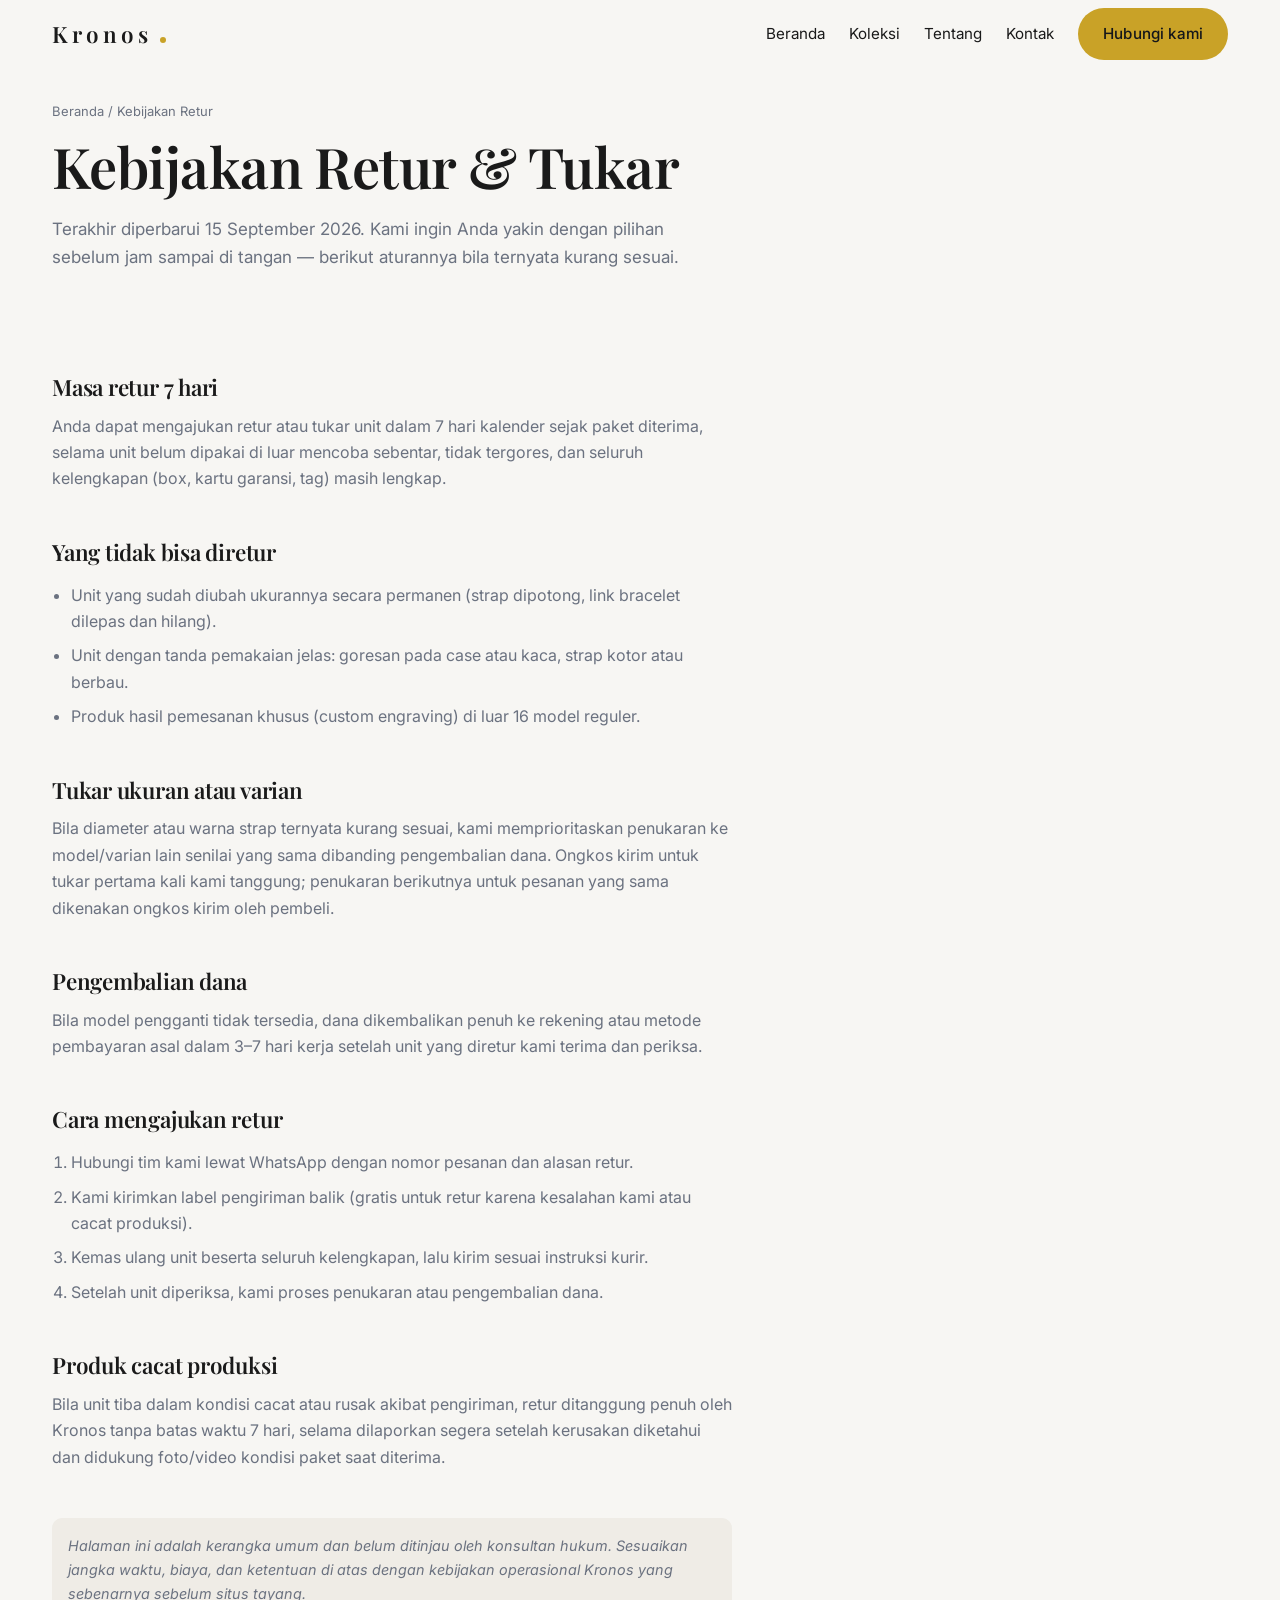
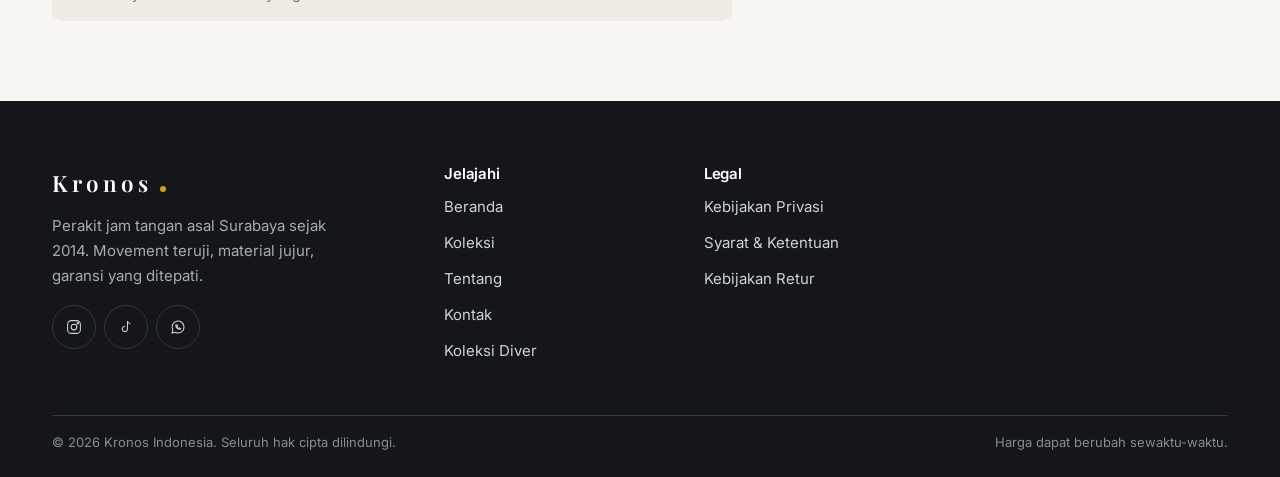
==== kebijakan-retur.html @ e84af85e "Pindahkan file ke root folder" ====
<!DOCTYPE html>
<html lang="id">
<head>
<meta charset="UTF-8">
<meta name="viewport" content="width=device-width, initial-scale=1.0">
<title>Kebijakan Retur &amp; Tukar — Kronos</title>
<meta name="description" content="Ketentuan retur, tukar ukuran, dan pengembalian dana untuk pembelian di Kronos.">
<meta name="theme-color" content="#14161A">
<meta property="og:type" content="website">
<meta property="og:site_name" content="Kronos">
<meta property="og:title" content="Kebijakan Retur &amp; Tukar — Kronos">
<meta property="og:description" content="Ketentuan retur, tukar ukuran, dan pengembalian dana untuk pembelian di Kronos.">
<meta property="og:image" content="assets/img/hero-kronos.svg">
<meta name="twitter:card" content="summary_large_image">
<meta name="robots" content="noindex">
<link rel="preconnect" href="https://fonts.googleapis.com">
<link rel="preconnect" href="https://fonts.gstatic.com" crossorigin>
<link href="https://fonts.googleapis.com/css2?family=Inter:wght@400;500;600&family=Playfair+Display:wght@500;600&display=swap" rel="stylesheet">
<link rel="icon" type="image/svg+xml" href="assets/img/favicon.svg">
<link rel="stylesheet" href="css/style.css">
</head>
<body>

<a class="lewati" href="#konten">Lompat ke konten utama</a>

<header class="situs-header">
  <div class="pembungkus situs-header__isi">
    <a class="logo" href="index.html">Kronos<span class="logo__titik" aria-hidden="true"></span></a>
    <button class="hamburger" type="button" aria-expanded="false" aria-controls="menu-utama" aria-label="Buka menu">
      <span aria-hidden="true"></span><span aria-hidden="true"></span><span aria-hidden="true"></span>
    </button>
    <nav class="nav" id="menu-utama" aria-label="Navigasi utama">
      <a class="nav__tautan" href="index.html">Beranda</a>
      <a class="nav__tautan" href="koleksi.html">Koleksi</a>
      <a class="nav__tautan" href="tentang.html">Tentang</a>
      <a class="nav__tautan" href="kontak.html">Kontak</a>
      <a class="tombol tombol--utama nav__cta" href="kontak.html">Hubungi kami</a>
    </nav>
  </div>
</header>
<button class="tirai" type="button" hidden aria-label="Tutup menu"></button>

<main id="konten">

  <section class="halaman-kepala">
    <div class="pembungkus">
      <nav class="remah" aria-label="Remah roti">
        <a href="index.html">Beranda</a><span aria-hidden="true">/</span>Kebijakan Retur
      </nav>
      <h1>Kebijakan Retur &amp; Tukar</h1>
      <p class="lede">Terakhir diperbarui 15 September 2026. Kami ingin Anda yakin dengan pilihan sebelum jam sampai di tangan — berikut aturannya bila ternyata kurang sesuai.</p>
    </div>
  </section>

  <section class="bagian bagian--rapat" aria-labelledby="judul-retur">
    <div class="pembungkus">
      <div class="prosa" data-reveal>
        <h2 id="judul-retur">Masa retur 7 hari</h2>
        <p>Anda dapat mengajukan retur atau tukar unit dalam 7 hari kalender sejak paket diterima, selama unit belum dipakai di luar mencoba sebentar, tidak tergores, dan seluruh kelengkapan (box, kartu garansi, tag) masih lengkap.</p>

        <h2>Yang tidak bisa diretur</h2>
        <ul>
          <li>Unit yang sudah diubah ukurannya secara permanen (strap dipotong, link bracelet dilepas dan hilang).</li>
          <li>Unit dengan tanda pemakaian jelas: goresan pada case atau kaca, strap kotor atau berbau.</li>
          <li>Produk hasil pemesanan khusus (custom engraving) di luar 16 model reguler.</li>
        </ul>

        <h2>Tukar ukuran atau varian</h2>
        <p>Bila diameter atau warna strap ternyata kurang sesuai, kami memprioritaskan penukaran ke model/varian lain senilai yang sama dibanding pengembalian dana. Ongkos kirim untuk tukar pertama kali kami tanggung; penukaran berikutnya untuk pesanan yang sama dikenakan ongkos kirim oleh pembeli.</p>

        <h2>Pengembalian dana</h2>
        <p>Bila model pengganti tidak tersedia, dana dikembalikan penuh ke rekening atau metode pembayaran asal dalam 3–7 hari kerja setelah unit yang diretur kami terima dan periksa.</p>

        <h2>Cara mengajukan retur</h2>
        <ol>
          <li>Hubungi tim kami lewat WhatsApp dengan nomor pesanan dan alasan retur.</li>
          <li>Kami kirimkan label pengiriman balik (gratis untuk retur karena kesalahan kami atau cacat produksi).</li>
          <li>Kemas ulang unit beserta seluruh kelengkapan, lalu kirim sesuai instruksi kurir.</li>
          <li>Setelah unit diperiksa, kami proses penukaran atau pengembalian dana.</li>
        </ol>

        <h2>Produk cacat produksi</h2>
        <p>Bila unit tiba dalam kondisi cacat atau rusak akibat pengiriman, retur ditanggung penuh oleh Kronos tanpa batas waktu 7 hari, selama dilaporkan segera setelah kerusakan diketahui dan didukung foto/video kondisi paket saat diterima.</p>

        <p class="prosa__catatan">Halaman ini adalah kerangka umum dan belum ditinjau oleh konsultan hukum. Sesuaikan jangka waktu, biaya, dan ketentuan di atas dengan kebijakan operasional Kronos yang sebenarnya sebelum situs tayang.</p>
      </div>
    </div>
  </section>

</main>

<footer class="situs-footer">
  <div class="pembungkus">
    <div class="footer__grid">
      <div class="footer__brand">
        <span class="logo">Kronos<span class="logo__titik" aria-hidden="true"></span></span>
        <p>Perakit jam tangan asal Surabaya sejak 2014. Movement teruji, material jujur, garansi yang ditepati.</p>
        <ul class="sosial">
          <li><a href="https://instagram.com" target="_blank" rel="noopener" aria-label="Instagram Kronos">
            <svg viewBox="0 0 24 24" width="18" height="18" fill="none" stroke="currentColor" stroke-width="1.4" aria-hidden="true"><rect x="3.5" y="3.5" width="17" height="17" rx="5"/><circle cx="12" cy="12" r="3.8"/><circle cx="17" cy="7" r="1"/></svg>
          </a></li>
          <li><a href="https://tiktok.com" target="_blank" rel="noopener" aria-label="TikTok Kronos">
            <svg viewBox="0 0 24 24" width="18" height="18" fill="none" stroke="currentColor" stroke-width="1.4" aria-hidden="true"><path d="M14 4v10.5a3.5 3.5 0 11-3-3.46"/><path d="M14 4c.4 2.2 1.9 3.6 4 3.9"/></svg>
          </a></li>
          <li><a href="https://wa.me/6281234567890" target="_blank" rel="noopener" aria-label="WhatsApp Kronos">
            <svg viewBox="0 0 24 24" width="18" height="18" fill="none" stroke="currentColor" stroke-width="1.4" aria-hidden="true"><path d="M20 12a8 8 0 01-11.8 7L4 20l1.1-4A8 8 0 1120 12z"/><path d="M9 9.5c0 3 2.5 5.5 5.5 5.5.6 0 1-.4 1-1l-1.6-.8-1 1c-1-.5-1.9-1.4-2.4-2.4l1-1L10.7 9c-.6 0-1 .4-1 .5z"/></svg>
          </a></li>
        </ul>
      </div>
      <nav class="footer__nav" aria-label="Navigasi footer">
        <h3>Jelajahi</h3>
        <ul class="footer__daftar">
          <li><a href="index.html">Beranda</a></li>
          <li><a href="koleksi.html">Koleksi</a></li>
          <li><a href="tentang.html">Tentang</a></li>
          <li><a href="kontak.html">Kontak</a></li>
          <li><a href="koleksi.html?kategori=diver">Koleksi Diver</a></li>
        </ul>
      </nav>
      <div class="footer__kontak">
        <h3>Legal</h3>
        <ul class="footer__daftar">
          <li><a href="kebijakan-privasi.html">Kebijakan Privasi</a></li>
          <li><a href="syarat-ketentuan.html">Syarat &amp; Ketentuan</a></li>
          <li><a href="kebijakan-retur.html">Kebijakan Retur</a></li>
        </ul>
      </div>
    </div>
    <div class="footer__bawah">
      <span>© <span data-tahun>2026</span> Kronos Indonesia. Seluruh hak cipta dilindungi.</span>
      <span>Harga dapat berubah sewaktu-waktu.</span>
    </div>
  </div>
</footer>

<button class="ke-atas" type="button" aria-label="Kembali ke atas halaman">
  <svg viewBox="0 0 24 24" width="18" height="18" fill="none" stroke="currentColor" stroke-width="1.6" aria-hidden="true"><path d="M12 19V6"/><path d="M6 11.5L12 5.5l6 6"/></svg>
</button>

<script src="js/main.js"></script>
</body>
</html>
---- css/style.css ----
/* ==========================================================================
   KRONOS — style.css
   Satu-satunya file CSS. Ditulis mobile-first.

   Daftar isi
   1.  Token & variabel
   2.  Reset & elemen dasar
   3.  Tipografi & utilitas layout
   4.  Tombol
   5.  Header & navigasi
   6.  Footer
   7.  Tombol kembali ke atas
   8.  Animasi reveal
   9.  Beranda — hero
   10. Beranda — kategori
   11. Kartu & grid produk
   12. Beranda — keunggulan, testimoni, banner CTA
   13. Koleksi — toolbar filter
   14. Detail produk
   15. Tentang
   16. Kontak
   17. Penyesuaian layar besar
   ========================================================================== */

/* ==========================================================================
   1. TOKEN & VARIABEL
   ========================================================================== */

:root {
  /* Warna */
  --c-primary: #14161a;
  --c-primary-soft: #21242a;
  --c-brass: #c9a227;
  --c-brass-dark: #a9871a;
  --c-bg: #f7f6f3;
  --c-surface: #ffffff;
  --c-surface-alt: #efece6;
  --c-text: #1a1a1a;
  --c-muted: #6b7280;
  --c-border: #e5e3df;
  --c-border-dark: #33373e;
  --c-success: #2e7d53;
  --c-error: #c0392b;

  /* Tipografi */
  --f-judul: "Playfair Display", "Iowan Old Style", Georgia, "Times New Roman", serif;
  --f-teks: "Inter", -apple-system, BlinkMacSystemFont, "Segoe UI", Roboto, Helvetica, Arial, sans-serif;

  /* Jarak */
  --s-1: 0.25rem;
  --s-2: 0.5rem;
  --s-3: 0.75rem;
  --s-4: 1rem;
  --s-5: 1.5rem;
  --s-6: 2rem;
  --s-7: 3rem;
  --s-8: 4rem;
  --s-9: 6rem;

  /* Bentuk */
  --r-sm: 6px;
  --r-md: 10px;
  --r-lg: 16px;
  --r-pil: 999px;

  /* Bayangan & transisi */
  --bayang-1: 0 1px 2px rgba(20, 22, 26, 0.05);
  --bayang-2: 0 10px 30px rgba(20, 22, 26, 0.09);
  --transisi: 0.25s ease;

  /* Layout */
  --lebar: 1240px;
  --tinggi-header: 68px;
}

/* ==========================================================================
   2. RESET & ELEMEN DASAR
   ========================================================================== */

*,
*::before,
*::after {
  box-sizing: border-box;
}

html {
  scroll-behavior: smooth;
  -webkit-text-size-adjust: 100%;
}

body {
  margin: 0;
  background-color: var(--c-bg);
  color: var(--c-text);
  font-family: var(--f-teks);
  font-size: 1rem;
  line-height: 1.65;
  overflow-x: hidden;
}

body.terkunci {
  overflow: hidden;
}

[hidden] {
  display: none !important;
}

img,
svg {
  max-width: 100%;
  height: auto;
  display: block;
}

a {
  color: inherit;
  text-decoration: none;
}

button,
input,
select,
textarea {
  font: inherit;
  color: inherit;
}

:focus-visible {
  outline: 3px solid var(--c-brass);
  outline-offset: 3px;
  border-radius: var(--r-sm);
}

::selection {
  background: var(--c-brass);
  color: var(--c-primary);
}

/* ==========================================================================
   3. TIPOGRAFI & UTILITAS LAYOUT
   ========================================================================== */

h1,
h2,
h3,
h4 {
  font-family: var(--f-judul);
  font-weight: 600;
  line-height: 1.15;
  margin: 0 0 var(--s-4);
  letter-spacing: -0.01em;
}

h1 {
  font-size: clamp(2rem, 5vw, 3.5rem);
}

h2 {
  font-size: clamp(1.5rem, 3.5vw, 2.25rem);
}

h3 {
  font-size: clamp(1.1rem, 2vw, 1.35rem);
}

p {
  margin: 0 0 var(--s-4);
}

small,
.kecil {
  font-size: 0.875rem;
}

.lede {
  color: var(--c-muted);
  max-width: 58ch;
  font-size: 1.0625rem;
}

.pembungkus {
  width: 100%;
  max-width: var(--lebar);
  margin-inline: auto;
  padding-inline: var(--s-4);
}

.bagian {
  padding-block: var(--s-8);
}

.bagian--rapat {
  padding-block: var(--s-7);
}

.bagian--gelap {
  background: var(--c-primary);
  color: #f2f2f0;
}

.bagian--terang {
  background: var(--c-surface);
}

.kepala-bagian {
  border-top: 1px solid var(--c-border);
  padding-top: var(--s-5);
  margin-bottom: var(--s-6);
}

.bagian--gelap .kepala-bagian {
  border-top-color: var(--c-border-dark);
}

.kepala-bagian h2 {
  margin-bottom: var(--s-2);
}

.kepala-bagian p {
  margin-bottom: 0;
}

.bagian--gelap .lede {
  color: #b9bcc2;
}

.tautan-teks {
  color: var(--c-text);
  border-bottom: 1px solid var(--c-brass);
  padding-bottom: 2px;
  font-weight: 500;
  transition: color var(--transisi), border-color var(--transisi);
}

.tautan-teks:hover {
  color: var(--c-brass-dark);
}

.bagian--gelap .tautan-teks {
  color: #f2f2f0;
}

.lewati {
  position: absolute;
  left: -9999px;
  top: 0;
  background: var(--c-primary);
  color: #fff;
  padding: var(--s-3) var(--s-4);
  z-index: 200;
}

.lewati:focus {
  left: var(--s-4);
  top: var(--s-2);
}

.sr-only {
  position: absolute;
  width: 1px;
  height: 1px;
  padding: 0;
  margin: -1px;
  overflow: hidden;
  clip: rect(0 0 0 0);
  white-space: nowrap;
  border: 0;
}

/* ==========================================================================
   4. TOMBOL
   ========================================================================== */

.tombol {
  display: inline-flex;
  align-items: center;
  justify-content: center;
  gap: var(--s-2);
  min-height: 46px;
  padding: var(--s-3) var(--s-5);
  border: 1px solid transparent;
  border-radius: var(--r-pil);
  font-size: 0.95rem;
  font-weight: 500;
  letter-spacing: 0.01em;
  cursor: pointer;
  text-align: center;
  transition: background-color var(--transisi), color var(--transisi),
    border-color var(--transisi), transform var(--transisi);
}

.tombol--utama {
  background: var(--c-brass);
  color: var(--c-primary);
}

.tombol--utama:hover {
  background: var(--c-brass-dark);
  color: #fff;
}

.tombol--gelap {
  background: var(--c-primary);
  color: #fff;
}

.tombol--gelap:hover {
  background: var(--c-primary-soft);
}

.tombol--garis {
  border-color: var(--c-border);
  background: transparent;
  color: var(--c-text);
}

.tombol--garis:hover {
  border-color: var(--c-primary);
}

.bagian--gelap .tombol--garis,
.banner .tombol--garis,
.hero .tombol--garis {
  border-color: rgba(255, 255, 255, 0.35);
  color: #f2f2f0;
}

.bagian--gelap .tombol--garis:hover,
.banner .tombol--garis:hover,
.hero .tombol--garis:hover {
  border-color: var(--c-brass);
  color: var(--c-brass);
}

.tombol--penuh {
  width: 100%;
}

.tombol[aria-disabled="true"] {
  opacity: 0.55;
  pointer-events: none;
}

/* ==========================================================================
   5. HEADER & NAVIGASI
   ========================================================================== */

.situs-header {
  position: sticky;
  top: 0;
  z-index: 100;
  background: var(--c-bg);
  border-bottom: 1px solid transparent;
  transform: translateY(0);
  transition: border-color var(--transisi), background-color var(--transisi),
    box-shadow var(--transisi), transform 0.32s ease;
}

.situs-header--tertaut {
  border-bottom-color: var(--c-border);
  box-shadow: var(--bayang-1);
}

.situs-header--tersembunyi {
  transform: translateY(-100%);
}

@media (prefers-reduced-motion: reduce) {
  .situs-header {
    transition: border-color var(--transisi), background-color var(--transisi);
  }
}

.situs-header__isi {
  display: flex;
  align-items: center;
  justify-content: space-between;
  gap: var(--s-4);
  min-height: var(--tinggi-header);
}

.logo {
  display: inline-flex;
  align-items: baseline;
  gap: var(--s-2);
  font-family: var(--f-judul);
  font-size: 1.4rem;
  font-weight: 600;
  letter-spacing: 0.18em;
}

.logo__titik {
  width: 6px;
  height: 6px;
  border-radius: 50%;
  background: var(--c-brass);
  display: inline-block;
}

.logo__tag {
  font-family: var(--f-teks);
  font-size: 0.6875rem;
  letter-spacing: 0.22em;
  color: var(--c-muted);
}

/* Hamburger */
.hamburger {
  display: inline-flex;
  flex-direction: column;
  justify-content: center;
  gap: 5px;
  width: 46px;
  height: 46px;
  padding: 0 11px;
  background: none;
  border: 1px solid var(--c-border);
  border-radius: var(--r-pil);
  cursor: pointer;
}

.hamburger span {
  display: block;
  height: 1.5px;
  background: var(--c-text);
  transition: transform var(--transisi), opacity var(--transisi);
}

.hamburger[aria-expanded="true"] span:nth-child(1) {
  transform: translateY(6.5px) rotate(45deg);
}

.hamburger[aria-expanded="true"] span:nth-child(2) {
  opacity: 0;
}

.hamburger[aria-expanded="true"] span:nth-child(3) {
  transform: translateY(-6.5px) rotate(-45deg);
}

/* Navigasi mobile: panel geser */
.nav {
  position: fixed;
  inset: 0 0 0 auto;
  width: min(84vw, 340px);
  background: var(--c-surface);
  border-left: 1px solid var(--c-border);
  padding: calc(var(--tinggi-header) + var(--s-5)) var(--s-5) var(--s-6);
  transform: translateX(100%);
  transition: transform 0.3s ease;
  overflow-y: auto;
  z-index: 110;
  display: flex;
  flex-direction: column;
  gap: var(--s-2);
}

.nav--terbuka {
  transform: translateX(0);
}

.nav__tautan {
  display: flex;
  align-items: center;
  min-height: 48px;
  padding: var(--s-2) 0;
  font-size: 1.05rem;
  border-bottom: 1px solid var(--c-border);
  transition: color var(--transisi);
}

.nav__tautan--aktif {
  color: var(--c-brass-dark);
}

.nav__cta {
  margin-top: var(--s-4);
}

.tirai {
  position: fixed;
  inset: 0;
  background: rgba(20, 22, 26, 0.45);
  z-index: 95;
  border: 0;
  padding: 0;
  cursor: pointer;
}

@media (min-width: 768px) {
  .hamburger,
  .tirai {
    display: none;
  }

  .nav {
    position: static;
    width: auto;
    transform: none;
    background: none;
    border: 0;
    padding: 0;
    flex-direction: row;
    align-items: center;
    gap: var(--s-5);
    z-index: auto;
  }

  .nav__tautan {
    min-height: 40px;
    border-bottom: 0;
    font-size: 0.95rem;
    position: relative;
  }

  .nav__tautan::after {
    content: "";
    position: absolute;
    left: 0;
    right: 100%;
    bottom: 6px;
    height: 1.5px;
    background: var(--c-brass);
    transition: right var(--transisi);
  }

  .nav__tautan:hover::after,
  .nav__tautan--aktif::after {
    right: 0;
  }

  .nav__cta {
    margin-top: 0;
  }
}

/* ==========================================================================
   6. FOOTER
   ========================================================================== */

.situs-footer {
  background: var(--c-primary);
  color: #cfd2d7;
  padding-block: var(--s-8) var(--s-5);
  font-size: 0.9375rem;
}

.situs-footer h3 {
  font-family: var(--f-teks);
  font-size: 0.9375rem;
  font-weight: 600;
  color: #fff;
  margin-bottom: var(--s-3);
}

.footer__grid {
  display: grid;
  gap: var(--s-6);
}

.footer__brand .logo {
  color: #fff;
  margin-bottom: var(--s-3);
}

.footer__brand p {
  max-width: 34ch;
  color: #a7abb3;
}

.footer__daftar {
  list-style: none;
  margin: 0;
  padding: 0;
  display: grid;
  gap: var(--s-2);
}

.footer__daftar a {
  display: inline-block;
  min-height: 28px;
  transition: color var(--transisi);
}

.footer__daftar a:hover {
  color: var(--c-brass);
}

.sosial {
  display: flex;
  gap: var(--s-2);
  list-style: none;
  margin: var(--s-4) 0 0;
  padding: 0;
}

.sosial a {
  display: inline-flex;
  align-items: center;
  justify-content: center;
  width: 44px;
  height: 44px;
  border: 1px solid var(--c-border-dark);
  border-radius: 50%;
  transition: border-color var(--transisi), color var(--transisi);
}

.sosial a:hover {
  border-color: var(--c-brass);
  color: var(--c-brass);
}

.footer__bawah {
  margin-top: var(--s-7);
  padding-top: var(--s-4);
  border-top: 1px solid var(--c-border-dark);
  display: flex;
  flex-wrap: wrap;
  gap: var(--s-2) var(--s-5);
  justify-content: space-between;
  color: #878c94;
  font-size: 0.8125rem;
}

@media (min-width: 640px) {
  .footer__grid {
    grid-template-columns: 1.3fr 0.8fr 0.8fr 1fr;
    gap: var(--s-7);
  }
}

/* ==========================================================================
   7. TOMBOL KEMBALI KE ATAS
   ========================================================================== */

.ke-atas {
  position: fixed;
  right: var(--s-4);
  bottom: var(--s-4);
  width: 46px;
  height: 46px;
  border-radius: 50%;
  border: 1px solid var(--c-border);
  background: var(--c-surface);
  color: var(--c-text);
  box-shadow: var(--bayang-2);
  cursor: pointer;
  display: grid;
  place-items: center;
  opacity: 0;
  visibility: hidden;
  transform: translateY(10px);
  transition: opacity var(--transisi), transform var(--transisi), visibility var(--transisi);
  z-index: 90;
}

.ke-atas--tampil {
  opacity: 1;
  visibility: visible;
  transform: translateY(0);
}

/* ==========================================================================
   8. ANIMASI REVEAL
   ========================================================================== */

[data-reveal] {
  opacity: 0;
  transform: translateY(14px);
  transition: opacity 0.6s ease, transform 0.6s ease;
}

[data-reveal].tampil {
  opacity: 1;
  transform: none;
}

@media (prefers-reduced-motion: reduce) {
  html {
    scroll-behavior: auto;
  }

  *,
  *::before,
  *::after {
    animation-duration: 0.001ms !important;
    transition-duration: 0.001ms !important;
  }

  [data-reveal] {
    opacity: 1;
    transform: none;
  }
}

/* ==========================================================================
   9. BERANDA — HERO
   ========================================================================== */

.hero {
  background: var(--c-primary);
  color: #f2f2f0;
  padding-block: var(--s-7) 0;
  overflow: hidden;
}

.hero__grid {
  display: grid;
  gap: var(--s-6);
  align-items: center;
}

.hero__jam {
  order: -1;
  justify-self: center;
  width: min(100%, 420px);
}

.hero__jam img {
  width: 100%;
  border-radius: var(--r-lg) var(--r-lg) 0 0;
}

.hero h1 {
  color: #fff;
  margin-bottom: var(--s-4);
}

.hero__teks p {
  color: #b9bcc2;
  max-width: 48ch;
}

.hero__aksi {
  display: flex;
  flex-wrap: wrap;
  gap: var(--s-3);
  margin-top: var(--s-5);
}

.hero__fakta {
  display: flex;
  flex-wrap: wrap;
  gap: var(--s-5);
  margin: var(--s-6) 0 var(--s-7);
  padding-top: var(--s-5);
  border-top: 1px solid var(--c-border-dark);
  list-style: none;
  padding-inline: 0;
  padding-bottom: 0;
}

.hero__fakta strong {
  display: block;
  font-family: var(--f-judul);
  font-size: 1.5rem;
  color: var(--c-brass);
  line-height: 1.2;
}

.hero__fakta span {
  font-size: 0.8125rem;
  color: #9ba0a8;
}

@media (min-width: 900px) {
  .hero {
    padding-block: var(--s-8) 0;
  }

  .hero__grid {
    grid-template-columns: 1fr 1fr;
    gap: var(--s-8);
  }

  .hero__jam {
    order: 0;
    width: 100%;
    max-width: none;
  }

  .hero__fakta {
    margin-bottom: var(--s-8);
  }
}

/* ==========================================================================
   10. BERANDA — KATEGORI
   ========================================================================== */

.kategori-grid {
  display: grid;
  gap: var(--s-4);
  grid-template-columns: repeat(2, 1fr);
}

.kategori {
  position: relative;
  display: block;
  border-radius: var(--r-md);
  overflow: hidden;
  background: var(--c-surface-alt);
  transition: transform var(--transisi), box-shadow var(--transisi);
}

.kategori img {
  width: 100%;
  aspect-ratio: 4 / 3;
  object-fit: cover;
}

.kategori__label {
  display: flex;
  align-items: baseline;
  justify-content: space-between;
  gap: var(--s-2);
  padding: var(--s-3) var(--s-4) var(--s-4);
  background: var(--c-surface);
}

.kategori__label strong {
  font-family: var(--f-judul);
  font-size: 1.15rem;
  font-weight: 600;
}

.kategori__label span {
  font-size: 0.8125rem;
  color: var(--c-muted);
}

@media (hover: hover) {
  .kategori:hover {
    transform: translateY(-4px);
    box-shadow: var(--bayang-2);
  }
}

@media (min-width: 900px) {
  .kategori-grid {
    grid-template-columns: repeat(4, 1fr);
  }
}

/* ==========================================================================
   11. KARTU & GRID PRODUK
   ========================================================================== */

.grid-produk {
  display: grid;
  gap: var(--s-5) var(--s-4);
  grid-template-columns: repeat(2, 1fr);
  list-style: none;
  margin: 0;
  padding: 0;
}

.kartu {
  position: relative;
}

.kartu__tautan {
  display: block;
}

.kartu__gambar {
  position: relative;
  border-radius: var(--r-md);
  overflow: hidden;
  background: var(--c-surface-alt);
  aspect-ratio: 1 / 1;
  transition: transform var(--transisi), box-shadow var(--transisi);
}

.kartu__gambar img {
  width: 100%;
  height: 100%;
  object-fit: cover;
  transition: transform 0.45s ease;
}

.kartu__stok {
  position: absolute;
  left: var(--s-3);
  top: var(--s-3);
  background: rgba(20, 22, 26, 0.88);
  color: #fff;
  font-size: 0.75rem;
  padding: 3px 10px;
  border-radius: var(--r-pil);
}

.kartu__isi {
  padding-top: var(--s-3);
}

.kartu__meta {
  display: flex;
  align-items: center;
  gap: var(--s-2);
  justify-content: space-between;
  font-size: 0.75rem;
  color: var(--c-muted);
  margin-bottom: var(--s-1);
}

.kartu__kode {
  letter-spacing: 0.08em;
  color: var(--c-muted);
}

.kartu__nama {
  font-size: 1.0625rem;
  margin-bottom: var(--s-1);
}

.kartu__harga {
  margin: 0;
  font-size: 0.9375rem;
  font-variant-numeric: tabular-nums;
}

@media (hover: hover) {
  .kartu:hover .kartu__gambar {
    transform: translateY(-4px);
    box-shadow: var(--bayang-2);
  }

  .kartu:hover .kartu__gambar img {
    transform: scale(1.06);
  }
}

@media (min-width: 768px) {
  .grid-produk {
    grid-template-columns: repeat(3, 1fr);
    gap: var(--s-6) var(--s-5);
  }
}

@media (min-width: 1024px) {
  .grid-produk {
    grid-template-columns: repeat(4, 1fr);
  }
}

/* ==========================================================================
   12. BERANDA — KEUNGGULAN, TESTIMONI, BANNER CTA
   ========================================================================== */

.keunggulan {
  display: grid;
  gap: var(--s-5);
  list-style: none;
  margin: 0;
  padding: 0;
}

.keunggulan li {
  display: grid;
  grid-template-columns: 40px 1fr;
  gap: var(--s-4);
  align-items: start;
}

.keunggulan svg {
  width: 32px;
  height: 32px;
  color: var(--c-brass);
}

.keunggulan h3 {
  font-family: var(--f-teks);
  font-size: 1rem;
  font-weight: 600;
  margin-bottom: var(--s-1);
}

.keunggulan p {
  margin: 0;
  color: var(--c-muted);
  font-size: 0.9375rem;
}

@media (min-width: 700px) {
  .keunggulan {
    grid-template-columns: repeat(2, 1fr);
    gap: var(--s-6);
  }
}

@media (min-width: 1024px) {
  .keunggulan {
    grid-template-columns: repeat(4, 1fr);
  }

  .keunggulan li {
    grid-template-columns: 1fr;
    gap: var(--s-3);
  }
}

/* Slider testimoni */
.slider {
  overflow: hidden;
}

.slider__jalur {
  display: flex;
  transition: transform 0.45s ease;
}

.testimoni {
  flex: 0 0 100%;
  margin: 0;
  padding-right: var(--s-2);
}

.testimoni blockquote {
  margin: 0 0 var(--s-4);
  font-family: var(--f-judul);
  font-size: clamp(1.15rem, 2.6vw, 1.6rem);
  line-height: 1.45;
}

.testimoni blockquote p {
  margin: 0;
}

.testimoni figcaption {
  display: flex;
  flex-direction: column;
  font-size: 0.875rem;
}

.testimoni__nama {
  font-weight: 600;
}

.testimoni__detail {
  color: var(--c-muted);
}

.slider__kendali {
  display: flex;
  align-items: center;
  gap: var(--s-3);
  margin-top: var(--s-5);
}

.slider__tombol {
  width: 44px;
  height: 44px;
  border-radius: 50%;
  border: 1px solid var(--c-border);
  background: transparent;
  cursor: pointer;
  display: grid;
  place-items: center;
  transition: border-color var(--transisi), background-color var(--transisi);
}

.slider__tombol:hover {
  border-color: var(--c-primary);
  background: var(--c-surface);
}

.slider__titik {
  display: flex;
  gap: var(--s-2);
  margin-left: auto;
}

.titik {
  width: 34px;
  height: 44px;
  padding: 0;
  border: 0;
  background: none;
  cursor: pointer;
  position: relative;
}

.titik::after {
  content: "";
  position: absolute;
  inset: 20px 6px;
  background: var(--c-border);
  border-radius: var(--r-pil);
  transition: background-color var(--transisi);
}

.titik--aktif::after {
  background: var(--c-brass);
}

/* Banner CTA penutup */
.banner {
  background: var(--c-primary);
  color: #f2f2f0;
  border-radius: var(--r-lg);
  padding: var(--s-6) var(--s-5);
  display: grid;
  gap: var(--s-4);
}

.banner h2 {
  color: #fff;
  margin-bottom: 0;
}

.banner p {
  color: #b9bcc2;
  margin: 0;
  max-width: 46ch;
}

.banner__aksi {
  display: flex;
  flex-wrap: wrap;
  gap: var(--s-3);
}

@media (min-width: 900px) {
  .banner {
    grid-template-columns: 1.3fr auto;
    align-items: center;
    padding: var(--s-7);
  }

  .banner__aksi {
    justify-content: flex-end;
  }
}

/* ==========================================================================
   13. KOLEKSI — TOOLBAR FILTER
   ========================================================================== */

.halaman-kepala {
  padding-block: var(--s-6) var(--s-5);
}

.remah {
  font-size: 0.8125rem;
  color: var(--c-muted);
  margin-bottom: var(--s-3);
}

.remah a:hover {
  color: var(--c-brass-dark);
}

.remah span {
  margin-inline: var(--s-1);
}

.toolbar {
  display: grid;
  gap: var(--s-4);
  padding-bottom: var(--s-5);
  border-bottom: 1px solid var(--c-border);
  margin-bottom: var(--s-5);
}

.filter {
  display: flex;
  flex-wrap: wrap;
  gap: var(--s-2);
}

.filter__tombol {
  min-height: 44px;
  padding: var(--s-2) var(--s-4);
  border: 1px solid var(--c-border);
  border-radius: var(--r-pil);
  background: transparent;
  cursor: pointer;
  font-size: 0.9rem;
  transition: background-color var(--transisi), border-color var(--transisi), color var(--transisi);
}

.filter__tombol:hover {
  border-color: var(--c-primary);
}

.filter__tombol--aktif {
  background: var(--c-primary);
  border-color: var(--c-primary);
  color: #fff;
}

.kendali {
  display: grid;
  gap: var(--s-3);
}

.bidang-cari {
  position: relative;
}

.bidang-cari svg {
  position: absolute;
  left: 14px;
  top: 50%;
  transform: translateY(-50%);
  width: 18px;
  height: 18px;
  color: var(--c-muted);
  pointer-events: none;
}

.bidang-cari input {
  width: 100%;
  min-height: 46px;
  padding: var(--s-2) var(--s-4) var(--s-2) 42px;
  border: 1px solid var(--c-border);
  border-radius: var(--r-pil);
  background: var(--c-surface);
}

.kendali select {
  min-height: 46px;
  padding: var(--s-2) var(--s-4);
  border: 1px solid var(--c-border);
  border-radius: var(--r-pil);
  background: var(--c-surface);
  cursor: pointer;
}

.hitungan {
  font-size: 0.875rem;
  color: var(--c-muted);
  margin-bottom: var(--s-5);
}

.kosong {
  text-align: center;
  padding: var(--s-8) var(--s-4);
  border: 1px dashed var(--c-border);
  border-radius: var(--r-lg);
  background: var(--c-surface);
}

.kosong h3 {
  margin-bottom: var(--s-2);
}

.kosong p {
  color: var(--c-muted);
  max-width: 44ch;
  margin-inline: auto;
}

@media (min-width: 768px) {
  .toolbar {
    grid-template-columns: 1fr auto;
    align-items: center;
  }

  .kendali {
    grid-template-columns: 260px auto;
    align-items: center;
  }
}

/* ==========================================================================
   14. DETAIL PRODUK
   ========================================================================== */

.produk {
  display: grid;
  gap: var(--s-6);
  padding-bottom: var(--s-8);
}

.galeri__utama {
  border-radius: var(--r-lg);
  overflow: hidden;
  background: var(--c-surface-alt);
  aspect-ratio: 1 / 1;
}

.galeri__utama img,
.galeri__utama .galeri__media {
  width: 100%;
  height: 100%;
  object-fit: cover;
}

.galeri__utama .galeri__media svg {
  display: block;
  width: 100%;
  height: 100%;
}

.galeri__thumb {
  display: grid;
  grid-template-columns: repeat(4, 1fr);
  gap: var(--s-2);
  list-style: none;
  margin: var(--s-3) 0 0;
  padding: 0;
}

.thumb {
  width: 100%;
  padding: 0;
  border: 1px solid var(--c-border);
  border-radius: var(--r-sm);
  overflow: hidden;
  background: var(--c-surface-alt);
  cursor: pointer;
  aspect-ratio: 1 / 1;
  transition: border-color var(--transisi);
}

.thumb img {
  width: 100%;
  height: 100%;
  object-fit: cover;
}

.thumb--aktif {
  border-color: var(--c-brass);
}

.produk__meta {
  display: flex;
  gap: var(--s-3);
  align-items: center;
  font-size: 0.8125rem;
  color: var(--c-muted);
  margin-bottom: var(--s-3);
}

.produk__harga {
  font-family: var(--f-judul);
  font-size: clamp(1.5rem, 4vw, 2rem);
  margin-bottom: var(--s-3);
  font-variant-numeric: tabular-nums;
}

.stok {
  display: inline-flex;
  align-items: center;
  gap: var(--s-2);
  font-size: 0.875rem;
  margin-bottom: var(--s-4);
}

.stok::before {
  content: "";
  width: 8px;
  height: 8px;
  border-radius: 50%;
  background: currentColor;
}

.stok--ada {
  color: var(--c-success);
}

.stok--habis {
  color: var(--c-error);
}

.blok {
  margin-bottom: var(--s-5);
}

.blok__judul {
  font-family: var(--f-teks);
  font-size: 0.875rem;
  font-weight: 600;
  color: var(--c-muted);
  margin-bottom: var(--s-3);
}

.varian-daftar {
  display: flex;
  flex-wrap: wrap;
  gap: var(--s-2);
}

.varian {
  min-height: 44px;
  padding: var(--s-2) var(--s-4);
  border: 1px solid var(--c-border);
  border-radius: var(--r-pil);
  background: var(--c-surface);
  cursor: pointer;
  font-size: 0.9rem;
  transition: border-color var(--transisi), background-color var(--transisi);
}

.varian:hover {
  border-color: var(--c-primary);
}

.varian--aktif {
  border-color: var(--c-brass);
  background: rgba(201, 162, 39, 0.12);
}

.aksi-produk {
  display: grid;
  gap: var(--s-3);
  margin-bottom: var(--s-6);
}

.tabel-bungkus {
  overflow-x: auto;
}

.tabel-spek {
  width: 100%;
  border-collapse: collapse;
  font-size: 0.9375rem;
}

.tabel-spek th,
.tabel-spek td {
  text-align: left;
  padding: var(--s-3) 0;
  border-bottom: 1px solid var(--c-border);
  vertical-align: top;
}

.tabel-spek th {
  font-weight: 500;
  color: var(--c-muted);
  width: 45%;
}

/* Accordion */
.akordeon {
  border-top: 1px solid var(--c-border);
}

.akordeon__item {
  border-bottom: 1px solid var(--c-border);
}

.akordeon__tombol {
  width: 100%;
  min-height: 56px;
  display: flex;
  align-items: center;
  justify-content: space-between;
  gap: var(--s-4);
  padding: var(--s-4) 0;
  background: none;
  border: 0;
  text-align: left;
  font-size: 1rem;
  font-weight: 500;
  cursor: pointer;
}

.akordeon__tombol::after {
  content: "";
  flex: none;
  width: 11px;
  height: 11px;
  border-right: 1.5px solid var(--c-muted);
  border-bottom: 1.5px solid var(--c-muted);
  transform: rotate(45deg) translate(-3px, -3px);
  transition: transform var(--transisi);
}

.akordeon__tombol[aria-expanded="true"]::after {
  transform: rotate(-135deg) translate(-3px, -3px);
}

.akordeon__panel {
  padding-bottom: var(--s-4);
  color: var(--c-muted);
  max-width: 68ch;
}

.akordeon__panel p:last-child,
.akordeon__panel ul:last-child {
  margin-bottom: 0;
}

.akordeon__panel ul {
  margin: 0;
  padding-left: 1.1rem;
}

.panduan-ukuran {
  background: var(--c-surface-alt);
  border-radius: var(--r-md);
  padding: var(--s-4) var(--s-4) var(--s-2);
  margin: var(--s-3) 0 var(--s-4);
}

.panduan-ukuran svg {
  width: 100%;
  height: auto;
  display: block;
}

/* Halaman prosa (kebijakan privasi, syarat & ketentuan, retur) */
.prosa {
  max-width: 68ch;
}

.prosa h2 {
  font-family: var(--f-judul);
  font-size: 1.4rem;
  font-weight: 600;
  margin-top: var(--s-7);
  margin-bottom: var(--s-3);
}

.prosa h2:first-child {
  margin-top: 0;
}

.prosa p,
.prosa ul,
.prosa ol {
  color: var(--c-muted);
  margin-bottom: var(--s-4);
}

.prosa ul,
.prosa ol {
  padding-left: 1.2rem;
}

.prosa li {
  margin-bottom: var(--s-2);
}

.prosa__catatan {
  margin-top: var(--s-7);
  padding: var(--s-4);
  background: var(--c-surface-alt);
  border-radius: var(--r-md);
  font-size: 0.9rem;
  font-style: italic;
}

.judul-besar {
  font-family: var(--f-judul);
  font-size: clamp(2rem, 5vw, 3.5rem);
  font-weight: 600;
  line-height: 1.15;
  margin: 0 0 var(--s-4);
}

.pesan-kosong {
  text-align: center;
  padding-block: var(--s-9);
}

@media (min-width: 900px) {
  .produk {
    grid-template-columns: 1.05fr 1fr;
    gap: var(--s-8);
    align-items: start;
  }

  .galeri {
    position: sticky;
    top: calc(var(--tinggi-header) + var(--s-4));
  }

  .aksi-produk {
    grid-template-columns: 1fr 1fr;
  }
}

/* ==========================================================================
   15. TENTANG
   ========================================================================== */

.cerita {
  display: grid;
  gap: var(--s-6);
  align-items: center;
}

.cerita img {
  width: 100%;
  border-radius: var(--r-lg);
}

.nilai {
  display: grid;
  gap: var(--s-5);
  list-style: none;
  margin: 0;
  padding: 0;
}

.nilai li {
  background: var(--c-surface);
  border: 1px solid var(--c-border);
  border-radius: var(--r-md);
  padding: var(--s-5);
}

.nilai h3 {
  margin-bottom: var(--s-2);
}

.nilai p {
  margin: 0;
  color: var(--c-muted);
  font-size: 0.9375rem;
}

/* Timeline */
.linimasa {
  list-style: none;
  margin: 0;
  padding: 0 0 0 var(--s-5);
  border-left: 1px solid var(--c-border-dark);
}

.linimasa li {
  position: relative;
  padding-bottom: var(--s-6);
}

.linimasa li:last-child {
  padding-bottom: 0;
}

.linimasa li::before {
  content: "";
  position: absolute;
  left: calc(-1 * var(--s-5) - 5px);
  top: 8px;
  width: 9px;
  height: 9px;
  border-radius: 50%;
  background: var(--c-brass);
}

.linimasa__tahun {
  font-family: var(--f-judul);
  font-size: 1.35rem;
  color: var(--c-brass);
  display: block;
  margin-bottom: var(--s-1);
}

.linimasa p {
  margin: 0;
  color: #b9bcc2;
  max-width: 60ch;
}

/* Proses produksi */
.proses {
  display: grid;
  gap: var(--s-5);
  list-style: none;
  margin: 0;
  padding: 0;
  counter-reset: langkah;
}

.proses li {
  counter-increment: langkah;
  padding-top: var(--s-4);
  border-top: 1px solid var(--c-border);
}

.proses li::before {
  content: counter(langkah, decimal-leading-zero);
  font-family: var(--f-judul);
  font-size: 0.9rem;
  color: var(--c-brass);
  display: block;
  margin-bottom: var(--s-2);
}

.proses h3 {
  font-size: 1.05rem;
  margin-bottom: var(--s-2);
}

.proses p {
  margin: 0;
  color: var(--c-muted);
  font-size: 0.9375rem;
}

/* Statistik */
.statistik {
  display: grid;
  gap: var(--s-5);
  list-style: none;
  margin: 0;
  padding: 0;
  text-align: center;
}

.statistik strong {
  display: block;
  font-family: var(--f-judul);
  font-size: clamp(2rem, 6vw, 3rem);
  color: var(--c-brass);
  line-height: 1.1;
}

.statistik span {
  color: var(--c-muted);
  font-size: 0.9375rem;
}

@media (min-width: 700px) {
  .nilai,
  .proses {
    grid-template-columns: repeat(3, 1fr);
  }

  .statistik {
    grid-template-columns: repeat(3, 1fr);
  }
}

@media (min-width: 900px) {
  .cerita {
    grid-template-columns: 1fr 1fr;
    gap: var(--s-8);
  }

  .cerita--balik .cerita__gambar {
    order: -1;
  }

  .proses {
    grid-template-columns: repeat(4, 1fr);
  }
}

/* ==========================================================================
   16. KONTAK
   ========================================================================== */

.kontak {
  display: grid;
  gap: var(--s-7);
  align-items: start;
}

.form {
  display: grid;
  gap: var(--s-4);
  background: var(--c-surface);
  border: 1px solid var(--c-border);
  border-radius: var(--r-lg);
  padding: var(--s-5);
}

.form__baris {
  display: grid;
  gap: var(--s-4);
}

.bidang {
  display: grid;
  gap: var(--s-2);
}

.bidang label {
  font-size: 0.875rem;
  font-weight: 500;
}

.bidang input,
.bidang select,
.bidang textarea {
  width: 100%;
  min-height: 46px;
  padding: var(--s-3) var(--s-4);
  border: 1px solid var(--c-border);
  border-radius: var(--r-md);
  background: var(--c-bg);
  transition: border-color var(--transisi);
}

.bidang textarea {
  min-height: 130px;
  resize: vertical;
}

.bidang input:hover,
.bidang textarea:hover,
.bidang select:hover {
  border-color: #cfccc6;
}

.bidang--salah {
  border-color: var(--c-error) !important;
  background: rgba(192, 57, 43, 0.04);
}

.galat {
  color: var(--c-error);
  font-size: 0.8125rem;
  min-height: 1.1rem;
}

.sukses {
  display: flex;
  gap: var(--s-3);
  align-items: flex-start;
  background: rgba(46, 125, 83, 0.09);
  border: 1px solid rgba(46, 125, 83, 0.35);
  color: #1f5c3c;
  border-radius: var(--r-md);
  padding: var(--s-4);
  font-size: 0.9375rem;
}

.sukses p {
  margin: 0;
}

.info-daftar {
  list-style: none;
  margin: 0 0 var(--s-6);
  padding: 0;
  display: grid;
  gap: var(--s-4);
}

.info-daftar li {
  display: grid;
  grid-template-columns: 28px 1fr;
  gap: var(--s-3);
  align-items: start;
}

.info-daftar svg {
  width: 20px;
  height: 20px;
  color: var(--c-brass-dark);
  margin-top: 3px;
}

.info-daftar strong {
  display: block;
  font-size: 0.875rem;
}

.info-daftar span,
.info-daftar a {
  color: var(--c-muted);
  font-size: 0.9375rem;
}

.info-daftar a:hover {
  color: var(--c-brass-dark);
}

.peta {
  border-radius: var(--r-lg);
  overflow: hidden;
  border: 1px solid var(--c-border);
  line-height: 0;
}

.peta iframe {
  width: 100%;
  height: 320px;
  border: 0;
}

@media (min-width: 900px) {
  .kontak {
    grid-template-columns: 1.1fr 0.9fr;
    gap: var(--s-8);
  }

  .form {
    padding: var(--s-6);
  }

  .form__baris {
    grid-template-columns: 1fr 1fr;
  }
}

/* ==========================================================================
   17. PENYESUAIAN LAYAR BESAR
   ========================================================================== */

@media (min-width: 1024px) {
  .bagian {
    padding-block: var(--s-9);
  }

  .bagian--rapat {
    padding-block: var(--s-8);
  }

  .pembungkus {
    padding-inline: var(--s-6);
  }
}

@media (min-width: 1440px) {
  :root {
    --lebar: 1320px;
  }
}
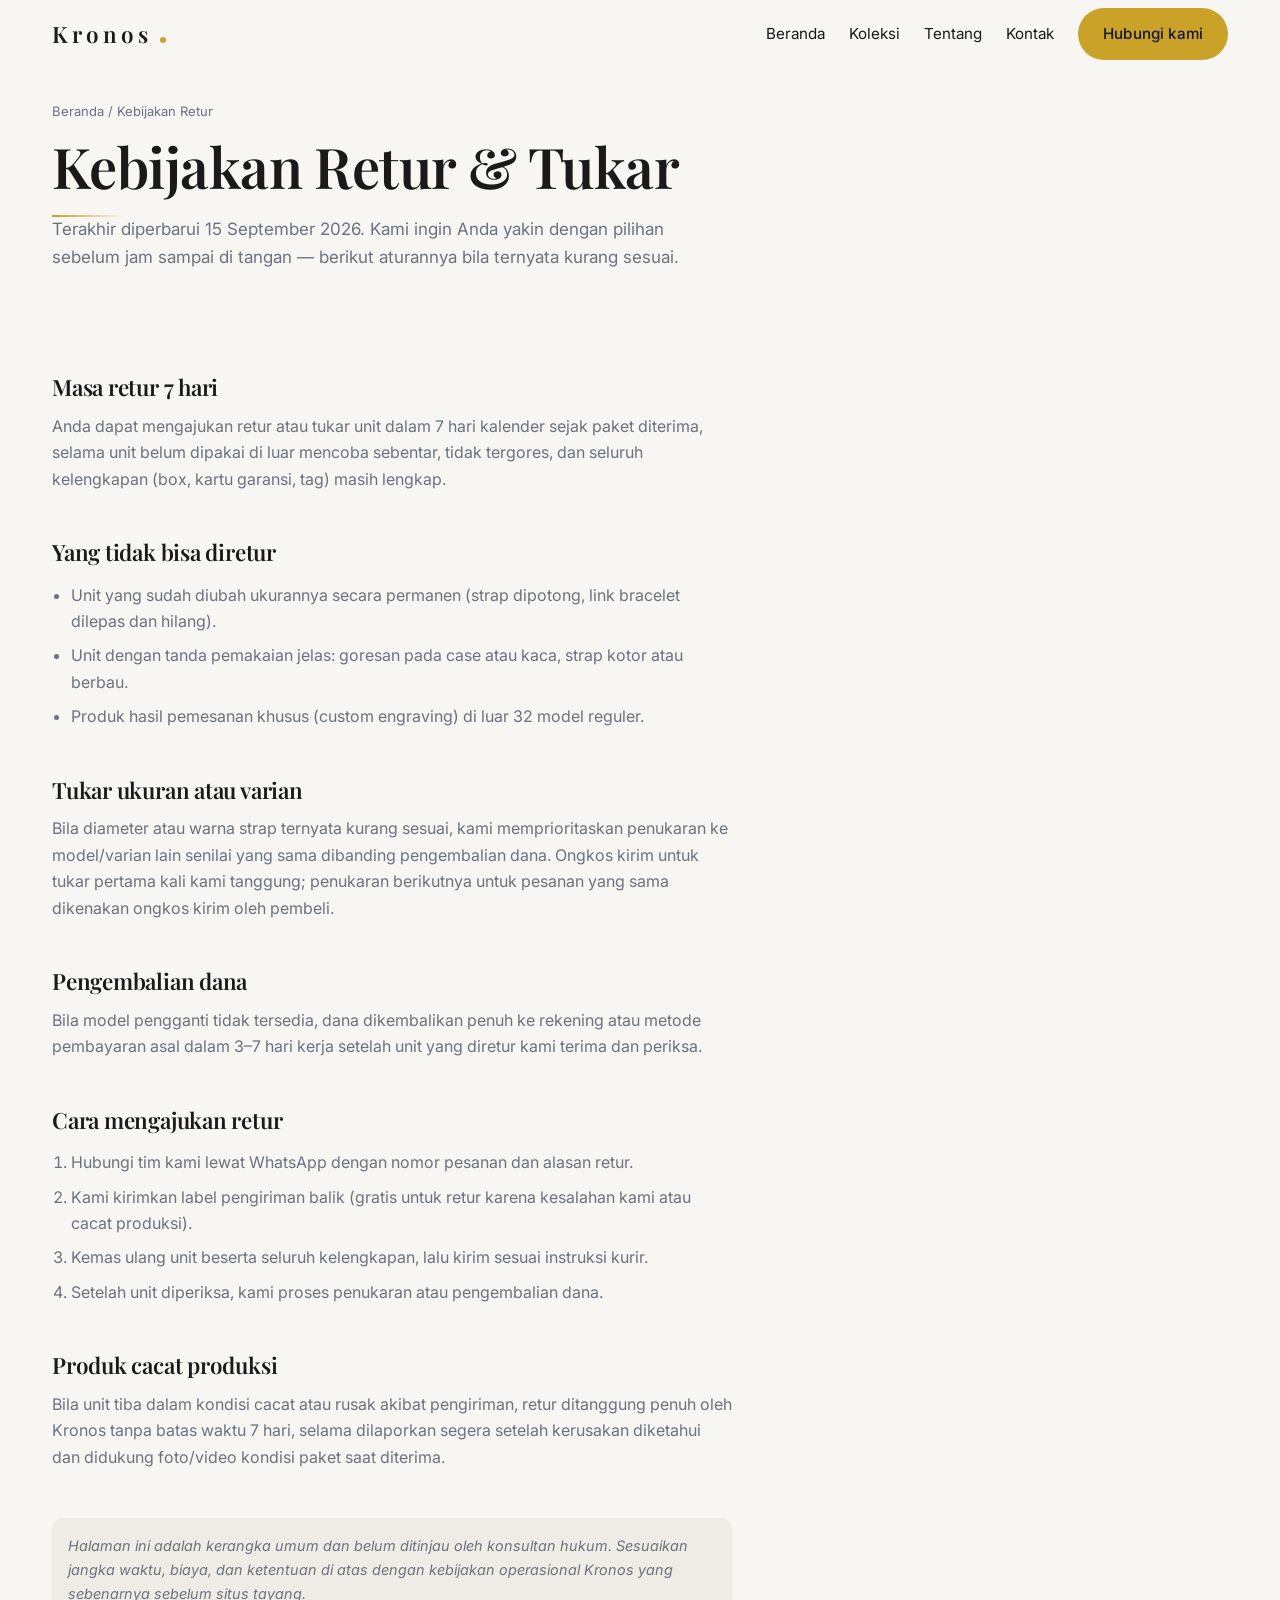
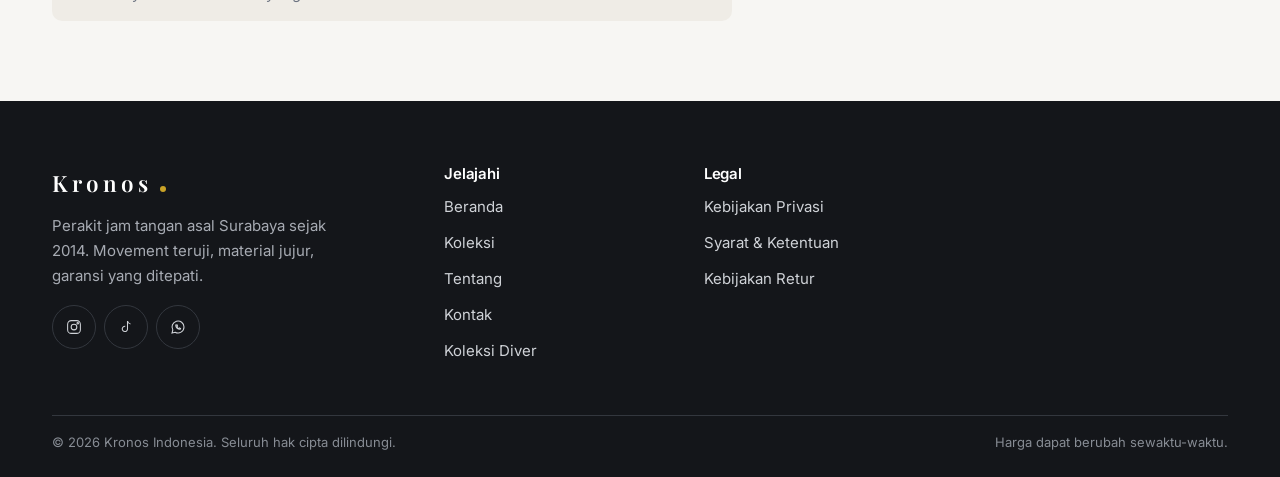
==== commit 5d025c58: "Add files via upload" ====
--- a/kebijakan-retur.html
+++ b/kebijakan-retur.html
@@ -62,7 +62,7 @@
         <ul>
           <li>Unit yang sudah diubah ukurannya secara permanen (strap dipotong, link bracelet dilepas dan hilang).</li>
           <li>Unit dengan tanda pemakaian jelas: goresan pada case atau kaca, strap kotor atau berbau.</li>
-          <li>Produk hasil pemesanan khusus (custom engraving) di luar 16 model reguler.</li>
+          <li>Produk hasil pemesanan khusus (custom engraving) di luar 32 model reguler.</li>
         </ul>
 
         <h2>Tukar ukuran atau varian</h2>
--- a/css/style.css
+++ b/css/style.css
@@ -66,7 +66,10 @@
   /* Bayangan & transisi */
   --bayang-1: 0 1px 2px rgba(20, 22, 26, 0.05);
   --bayang-2: 0 10px 30px rgba(20, 22, 26, 0.09);
+  --bayang-emas: 0 18px 38px -12px rgba(201, 162, 39, 0.35), 0 10px 30px rgba(20, 22, 26, 0.12);
   --transisi: 0.25s ease;
+  --ease-mewah: cubic-bezier(0.16, 1, 0.3, 1);
+  --ease-lembut: cubic-bezier(0.22, 0.61, 0.36, 1);
 
   /* Layout */
   --lebar: 1240px;
@@ -273,6 +276,7 @@
    ========================================================================== */
 
 .tombol {
+  position: relative;
   display: inline-flex;
   align-items: center;
   justify-content: center;
@@ -286,8 +290,35 @@
   letter-spacing: 0.01em;
   cursor: pointer;
   text-align: center;
-  transition: background-color var(--transisi), color var(--transisi),
-    border-color var(--transisi), transform var(--transisi);
+  overflow: hidden;
+  isolation: isolate;
+  transition: background-color 0.35s var(--ease-lembut), color 0.35s var(--ease-lembut),
+    border-color 0.35s var(--ease-lembut), transform 0.35s var(--ease-mewah),
+    box-shadow 0.35s var(--ease-mewah);
+}
+
+.tombol::before {
+  content: "";
+  position: absolute;
+  inset: 0;
+  z-index: -1;
+  background: linear-gradient(115deg, transparent 20%, rgba(255, 255, 255, 0.35) 42%, transparent 64%);
+  transform: translateX(-120%);
+  transition: transform 0.7s var(--ease-mewah);
+}
+
+@media (hover: hover) {
+  .tombol:hover {
+    transform: translateY(-2px);
+  }
+
+  .tombol:hover::before {
+    transform: translateX(120%);
+  }
+}
+
+.tombol:active {
+  transform: translateY(0) scale(0.98);
 }
 
 .tombol--utama {
@@ -298,6 +329,7 @@
 .tombol--utama:hover {
   background: var(--c-brass-dark);
   color: #fff;
+  box-shadow: var(--bayang-emas);
 }
 
 .tombol--gelap {
@@ -662,18 +694,126 @@
 }
 
 /* ==========================================================================
-   8. ANIMASI REVEAL
+   8. ANIMASI REVEAL & MIKRO-INTERAKSI MEWAH
    ========================================================================== */
 
+/* --- Reveal dasar: naik + blur tipis, terasa lebih halus & premium --- */
 [data-reveal] {
   opacity: 0;
-  transform: translateY(14px);
-  transition: opacity 0.6s ease, transform 0.6s ease;
+  transform: translateY(26px) scale(0.985);
+  filter: blur(6px);
+  transition: opacity 0.9s var(--ease-mewah), transform 0.9s var(--ease-mewah),
+    filter 0.9s var(--ease-mewah);
+  will-change: opacity, transform, filter;
 }
 
 [data-reveal].tampil {
   opacity: 1;
   transform: none;
+  filter: blur(0);
+}
+
+/* Varian arah, dipasang lewat atribut data-reveal="kiri|kanan|zoom|garis" */
+[data-reveal="kiri"] { transform: translateX(-34px) scale(0.99); filter: blur(5px); }
+[data-reveal="kanan"] { transform: translateX(34px) scale(0.99); filter: blur(5px); }
+[data-reveal="zoom"] { transform: scale(0.92); filter: blur(4px); }
+[data-reveal="kiri"].tampil,
+[data-reveal="kanan"].tampil,
+[data-reveal="zoom"].tampil { transform: none; filter: blur(0); }
+
+/* --- Stagger otomatis untuk grid/daftar kartu --- */
+.kategori-grid > *,
+.grid-produk > *,
+.keunggulan > *,
+.info-daftar > li,
+.nilai > li,
+.linimasa > li,
+.proses > li,
+.statistik > li,
+.footer__grid > *,
+.akordeon__item {
+  transition-delay: calc(var(--stagger-i, 0) * 90ms);
+}
+
+/* --- Garis emas yang "menggambar diri" di bawah judul saat tampil --- */
+.kepala-bagian h2,
+.halaman-kepala h1 {
+  position: relative;
+  display: inline-block;
+}
+
+.kepala-bagian h2::after,
+.halaman-kepala h1::after {
+  content: "";
+  position: absolute;
+  left: 0;
+  bottom: -0.32em;
+  height: 2px;
+  width: 0;
+  background: linear-gradient(90deg, var(--c-brass), transparent);
+  transition: width 1s var(--ease-mewah) 0.15s;
+}
+
+[data-reveal].tampil .kepala-bagian h2::after,
+.kepala-bagian.tampil h2::after,
+.halaman-kepala.tampil h1::after {
+  width: 64px;
+}
+
+.halaman-kepala h1::after {
+  width: 0;
+  animation: garisJudulHalaman 1s var(--ease-mewah) 0.25s forwards;
+}
+
+@keyframes garisJudulHalaman {
+  to { width: 72px; }
+}
+
+/* --- Unveil gambar: tirai tipis tersingkap dari kiri ke kanan --- */
+.reveal-gambar {
+  position: relative;
+  overflow: hidden;
+}
+
+.reveal-gambar::after {
+  content: "";
+  position: absolute;
+  inset: 0;
+  background: linear-gradient(100deg, var(--c-bg) 48%, rgba(247, 246, 243, 0.35) 60%, transparent 72%);
+  transform: translateX(0);
+  transition: transform 1s var(--ease-mewah);
+  z-index: 2;
+  pointer-events: none;
+}
+
+.reveal-gambar img {
+  transition: transform 1.1s var(--ease-mewah);
+}
+
+[data-reveal] .reveal-gambar {
+  clip-path: inset(0 0 0 0);
+}
+
+[data-reveal]:not(.tampil) .reveal-gambar::after {
+  transform: translateX(0);
+}
+
+[data-reveal].tampil .reveal-gambar::after {
+  transform: translateX(101%);
+}
+
+[data-reveal]:not(.tampil) .reveal-gambar img {
+  transform: scale(1.12);
+}
+
+/* --- Halaman masuk dengan fade lembut setiap kali dibuka --- */
+#konten {
+  animation: kontenMasuk 0.7s var(--ease-mewah) both;
+}
+
+@keyframes kontenMasuk {
+  from { opacity: 0; transform: translateY(10px); }
+  to { opacity: 1; transform: none; }
 }
 
 @media (prefers-reduced-motion: reduce) {
@@ -691,6 +831,11 @@
   [data-reveal] {
     opacity: 1;
     transform: none;
+    filter: none;
+  }
+
+  .reveal-gambar::after {
+    display: none;
   }
 }
 
@@ -715,21 +860,25 @@
   order: -1;
   justify-self: center;
   width: min(100%, 420px);
+  animation: heroJamMasuk 1.2s var(--ease-mewah) 0.15s both;
 }
 
 .hero__jam img {
   width: 100%;
   border-radius: var(--r-lg) var(--r-lg) 0 0;
+  animation: heroMengambang 6s ease-in-out 1.4s infinite;
 }
 
 .hero h1 {
   color: #fff;
   margin-bottom: var(--s-4);
+  animation: heroTeksMasuk 0.9s var(--ease-mewah) 0.05s both;
 }
 
 .hero__teks p {
   color: #b9bcc2;
   max-width: 48ch;
+  animation: heroTeksMasuk 0.9s var(--ease-mewah) 0.2s both;
 }
 
 .hero__aksi {
@@ -737,6 +886,7 @@
   flex-wrap: wrap;
   gap: var(--s-3);
   margin-top: var(--s-5);
+  animation: heroTeksMasuk 0.9s var(--ease-mewah) 0.35s both;
 }
 
 .hero__fakta {
@@ -749,6 +899,26 @@
   list-style: none;
   padding-inline: 0;
   padding-bottom: 0;
+  animation: heroTeksMasuk 0.9s var(--ease-mewah) 0.5s both;
+}
+
+.hero__fakta li strong {
+  position: relative;
+}
+
+@keyframes heroTeksMasuk {
+  from { opacity: 0; transform: translateY(18px); filter: blur(4px); }
+  to { opacity: 1; transform: none; filter: blur(0); }
+}
+
+@keyframes heroJamMasuk {
+  from { opacity: 0; transform: translateY(24px) scale(0.96); filter: blur(8px); }
+  to { opacity: 1; transform: none; filter: blur(0); }
+}
+
+@keyframes heroMengambang {
+  0%, 100% { transform: translateY(0); }
+  50% { transform: translateY(-10px); }
 }
 
 .hero__fakta strong {
@@ -801,13 +971,18 @@
   border-radius: var(--r-md);
   overflow: hidden;
   background: var(--c-surface-alt);
-  transition: transform var(--transisi), box-shadow var(--transisi);
+  transition: transform 0.5s var(--ease-mewah), box-shadow 0.5s var(--ease-mewah);
+}
+
+.kategori__media {
+  display: block;
 }
 
 .kategori img {
   width: 100%;
   aspect-ratio: 4 / 3;
   object-fit: cover;
+  display: block;
 }
 
 .kategori__label {
@@ -832,8 +1007,31 @@
 
 @media (hover: hover) {
   .kategori:hover {
-    transform: translateY(-4px);
-    box-shadow: var(--bayang-2);
+    transform: translateY(-6px);
+    box-shadow: var(--bayang-emas);
+  }
+
+  .kategori:hover img {
+    transform: scale(1.07);
+  }
+
+  .kategori__label strong {
+    position: relative;
+  }
+
+  .kategori__label strong::after {
+    content: "";
+    position: absolute;
+    left: 0;
+    bottom: -3px;
+    width: 0;
+    height: 1px;
+    background: var(--c-brass);
+    transition: width 0.4s var(--ease-mewah);
+  }
+
+  .kategori:hover .kategori__label strong::after {
+    width: 100%;
   }
 }
 
@@ -870,14 +1068,19 @@
   overflow: hidden;
   background: var(--c-surface-alt);
   aspect-ratio: 1 / 1;
-  transition: transform var(--transisi), box-shadow var(--transisi);
+  transition: transform 0.5s var(--ease-mewah), box-shadow 0.5s var(--ease-mewah);
 }
 
 .kartu__gambar img {
   width: 100%;
   height: 100%;
   object-fit: cover;
-  transition: transform 0.45s ease;
+  transition: transform 0.6s var(--ease-mewah);
+}
+
+.kartu__nama {
+  position: relative;
+  transition: color var(--transisi);
 }
 
 .kartu__stok {
@@ -923,12 +1126,16 @@
 
 @media (hover: hover) {
   .kartu:hover .kartu__gambar {
-    transform: translateY(-4px);
-    box-shadow: var(--bayang-2);
+    transform: translateY(-6px);
+    box-shadow: var(--bayang-emas);
   }
 
   .kartu:hover .kartu__gambar img {
-    transform: scale(1.06);
+    transform: scale(1.08);
+  }
+
+  .kartu:hover .kartu__nama {
+    color: var(--c-brass-dark);
   }
 }
 
@@ -1142,6 +1349,23 @@
   padding-block: var(--s-6) var(--s-5);
 }
 
+.halaman-kepala .remah {
+  animation: heroTeksMasukGelap 0.7s var(--ease-mewah) 0s both;
+}
+
+.halaman-kepala h1 {
+  animation: heroTeksMasukGelap 0.8s var(--ease-mewah) 0.08s both;
+}
+
+.halaman-kepala .lede {
+  animation: heroTeksMasukGelap 0.8s var(--ease-mewah) 0.2s both;
+}
+
+@keyframes heroTeksMasukGelap {
+  from { opacity: 0; transform: translateY(16px); filter: blur(4px); }
+  to { opacity: 1; transform: none; filter: blur(0); }
+}
+
 .remah {
   font-size: 0.8125rem;
   color: var(--c-muted);
@@ -1275,11 +1499,33 @@
   padding-bottom: var(--s-8);
 }
 
+.galeri {
+  animation: heroJamMasuk 0.9s var(--ease-mewah) 0.1s both;
+}
+
+.produk__info > * {
+  animation: heroTeksMasukGelap 0.8s var(--ease-mewah) both;
+}
+
+.produk__info > *:nth-child(1) { animation-delay: 0.15s; }
+.produk__info > *:nth-child(2) { animation-delay: 0.22s; }
+.produk__info > *:nth-child(3) { animation-delay: 0.29s; }
+.produk__info > *:nth-child(4) { animation-delay: 0.36s; }
+.produk__info > *:nth-child(5) { animation-delay: 0.43s; }
+.produk__info > *:nth-child(n+6) { animation-delay: 0.5s; }
+
 .galeri__utama {
   border-radius: var(--r-lg);
   overflow: hidden;
   background: var(--c-surface-alt);
   aspect-ratio: 1 / 1;
+  transition: box-shadow 0.5s var(--ease-mewah);
+}
+
+@media (hover: hover) {
+  .galeri__utama:hover {
+    box-shadow: var(--bayang-emas);
+  }
 }
 
 .galeri__utama img,
@@ -1558,6 +1804,31 @@
   padding-block: var(--s-9);
 }
 
+.pesan-kosong .pembungkus > * {
+  animation: heroTeksMasukGelap 0.8s var(--ease-mewah) both;
+}
+
+.pesan-kosong .pembungkus > *:nth-child(1) { animation-delay: 0.05s; }
+.pesan-kosong .pembungkus > *:nth-child(2) { animation-delay: 0.16s; }
+.pesan-kosong .pembungkus > *:nth-child(3) { animation-delay: 0.27s; }
+
+.judul-besar {
+  position: relative;
+  display: inline-block;
+}
+
+.judul-besar::after {
+  content: "";
+  position: absolute;
+  left: 50%;
+  bottom: -0.28em;
+  width: 0;
+  height: 2px;
+  background: linear-gradient(90deg, transparent, var(--c-brass), transparent);
+  transform: translateX(-50%);
+  animation: garisJudulHalaman 1s var(--ease-mewah) 0.5s forwards;
+}
+
 @media (min-width: 900px) {
   .produk {
     grid-template-columns: 1.05fr 1fr;
@@ -1914,3 +2185,301 @@
     --lebar: 1320px;
   }
 }
+
+/* ==========================================================================
+   18. ANIMASI PEMBUKA (INTRO)
+   ========================================================================== */
+
+html.intro-aktif,
+html.intro-aktif body {
+  overflow: hidden;
+  height: 100%;
+}
+
+.intro {
+  position: fixed;
+  inset: 0;
+  z-index: 9999;
+  display: flex;
+  align-items: center;
+  justify-content: center;
+  background: radial-gradient(circle at 50% 42%, #1c1f26 0%, #101216 62%, #0a0b0d 100%);
+  overflow: hidden;
+}
+
+.intro__sinar {
+  position: absolute;
+  width: 640px;
+  height: 640px;
+  border-radius: 50%;
+  background: radial-gradient(circle, rgba(201, 162, 39, 0.16) 0%, rgba(201, 162, 39, 0) 68%);
+  animation: introSinar 2.6s ease-out infinite;
+}
+
+.intro__inti {
+  position: relative;
+  z-index: 2;
+  display: flex;
+  flex-direction: column;
+  align-items: center;
+  gap: var(--s-4);
+  opacity: 0;
+  animation: introIntiMasuk 0.7s ease-out 0.05s forwards;
+}
+
+.intro__jam {
+  overflow: visible;
+}
+
+/* --- Bentuk artistik: berlian digambar garis-per-garis lalu bermorf jadi bezel bundar --- */
+.intro__bentuk {
+  fill: none;
+  stroke: var(--c-brass);
+  stroke-width: 1.6;
+  stroke-linejoin: round;
+  stroke-dasharray: 510;
+  stroke-dashoffset: 510;
+  filter: drop-shadow(0 0 6px rgba(201, 162, 39, 0.35));
+  animation: introGambarBentuk 1.05s var(--ease-mewah) 0.3s forwards;
+}
+
+.intro__orbit {
+  fill: var(--c-brass);
+  opacity: 0;
+  animation: introOrbitMuncul 0.4s ease-out 1.3s forwards;
+}
+
+.intro__indeks line {
+  stroke: rgba(245, 243, 238, 0.55);
+  stroke-width: 2;
+  stroke-linecap: round;
+  opacity: 0;
+  animation: introIndeks 0.4s ease-out forwards;
+}
+
+.intro__indeks line:nth-child(1) { animation-delay: 2.05s; }
+.intro__indeks line:nth-child(2) { animation-delay: 2.08s; }
+.intro__indeks line:nth-child(3) { animation-delay: 2.11s; }
+.intro__indeks line:nth-child(4) { animation-delay: 2.14s; }
+.intro__indeks line:nth-child(5) { animation-delay: 2.17s; }
+.intro__indeks line:nth-child(6) { animation-delay: 2.20s; }
+.intro__indeks line:nth-child(7) { animation-delay: 2.23s; }
+.intro__indeks line:nth-child(8) { animation-delay: 2.26s; }
+.intro__indeks line:nth-child(9) { animation-delay: 2.29s; }
+.intro__indeks line:nth-child(10) { animation-delay: 2.32s; }
+.intro__indeks line:nth-child(11) { animation-delay: 2.35s; }
+.intro__indeks line:nth-child(12) { animation-delay: 2.38s; }
+
+.intro__jarum {
+  stroke-linecap: round;
+  transform-origin: 110px 110px;
+  opacity: 0;
+}
+
+.intro__jarum--jam {
+  stroke: #f5f3ee;
+  stroke-width: 4;
+  transform: rotate(-160deg);
+  animation: introJarumJam 0.9s var(--ease-mewah) 2.45s forwards;
+}
+
+.intro__jarum--menit {
+  stroke: #f5f3ee;
+  stroke-width: 3;
+  transform: rotate(120deg);
+  animation: introJarumMenit 0.9s var(--ease-mewah) 2.55s forwards;
+}
+
+.intro__jarum--detik {
+  stroke: var(--c-brass);
+  stroke-width: 1.4;
+  transform: rotate(0deg);
+  animation: introJarumDetik 1.2s cubic-bezier(0.45, 0, 0.2, 1) 2.65s forwards;
+}
+
+.intro__poros {
+  fill: var(--c-brass);
+  opacity: 0;
+  animation: introOrbitMuncul 0.3s ease-out 2.45s forwards;
+}
+
+.intro__merek {
+  display: flex;
+  font-family: var(--f-judul);
+  font-size: 1.9rem;
+  letter-spacing: 0.5em;
+  color: #f5f3ee;
+  margin-inline-start: 0.5em;
+}
+
+.intro__huruf {
+  display: inline-block;
+  opacity: 0;
+  transform: translateY(14px);
+  animation: introHuruf 0.55s var(--ease-lembut) forwards;
+  animation-delay: calc(2.85s + (var(--i) * 0.08s));
+}
+
+.intro__garis {
+  display: block;
+  width: 0;
+  height: 1px;
+  background: var(--c-brass);
+  animation: introGaris 0.6s ease-out 3.45s forwards;
+}
+
+.intro__tagline {
+  margin: 0;
+  font-family: var(--f-teks);
+  font-size: 0.7rem;
+  letter-spacing: 0.32em;
+  color: rgba(245, 243, 238, 0.6);
+  opacity: 0;
+  animation: introTagline 0.6s ease-out 3.65s forwards;
+}
+
+.intro__lewati {
+  position: absolute;
+  right: var(--s-5);
+  bottom: var(--s-5);
+  z-index: 3;
+  padding: 0.55em 1.1em;
+  background: transparent;
+  border: 1px solid rgba(245, 243, 238, 0.25);
+  border-radius: var(--r-pil);
+  color: rgba(245, 243, 238, 0.75);
+  font-family: var(--f-teks);
+  font-size: 0.75rem;
+  letter-spacing: 0.08em;
+  cursor: pointer;
+  opacity: 0;
+  animation: introTagline 0.6s ease-out 0.7s forwards;
+  transition: border-color var(--transisi), color var(--transisi), transform var(--transisi);
+}
+
+.intro__lewati:hover,
+.intro__lewati:focus-visible {
+  border-color: var(--c-brass);
+  color: #f5f3ee;
+  transform: translateY(-2px);
+}
+
+.intro__tirai {
+  position: absolute;
+  top: 0;
+  bottom: 0;
+  width: 50%;
+  background: #101216;
+  z-index: 1;
+}
+
+.intro__tirai--kiri {
+  left: 0;
+  border-right: 1px solid rgba(201, 162, 39, 0.35);
+}
+
+.intro__tirai--kanan {
+  right: 0;
+  border-left: 1px solid rgba(201, 162, 39, 0.35);
+}
+
+/* Status keluar, dipicu lewat JS setelah jeda atau saat tombol lewati ditekan.
+   Emblem menyusut dan melayang menuju posisi logo di header (--tuju-x/--tuju-y
+   dihitung lewat JS) sehingga transisi terasa menyambung, bukan sekadar hilang. */
+.intro--keluar .intro__inti {
+  --tuju-x: 0px;
+  --tuju-y: -10px;
+  animation: introIntiKeluar 0.6s var(--ease-mewah) forwards;
+}
+
+.intro--keluar .intro__lewati {
+  animation: introIntiKeluar 0.3s ease-in forwards;
+}
+
+.intro--keluar .intro__tirai--kiri {
+  animation: introTiraiKiri 0.9s cubic-bezier(0.76, 0, 0.24, 1) 0.25s forwards;
+}
+
+.intro--keluar .intro__tirai--kanan {
+  animation: introTiraiKanan 0.9s cubic-bezier(0.76, 0, 0.24, 1) 0.25s forwards;
+}
+
+@keyframes introSinar {
+  0%, 100% { transform: scale(0.94); opacity: 0.7; }
+  50% { transform: scale(1.05); opacity: 1; }
+}
+
+@keyframes introIntiMasuk {
+  from { opacity: 0; transform: translateY(10px); }
+  to { opacity: 1; transform: translateY(0); }
+}
+
+@keyframes introGambarBentuk {
+  to { stroke-dashoffset: 0; }
+}
+
+@keyframes introOrbitMuncul {
+  to { opacity: 1; }
+}
+
+@keyframes introIndeks {
+  to { opacity: 1; }
+}
+
+@keyframes introJarumJam {
+  to { transform: rotate(-60deg); }
+}
+
+@keyframes introJarumMenit {
+  to { transform: rotate(60deg); }
+}
+
+@keyframes introJarumDetik {
+  to { transform: rotate(360deg); }
+}
+
+@keyframes introHuruf {
+  to { opacity: 1; transform: translateY(0); }
+}
+
+@keyframes introGaris {
+  to { width: 60px; }
+}
+
+@keyframes introTagline {
+  to { opacity: 1; }
+}
+
+@keyframes introIntiKeluar {
+  to {
+    opacity: 0;
+    transform: translate(var(--tuju-x), var(--tuju-y)) scale(0.22);
+    filter: blur(2px);
+  }
+}
+
+@keyframes introTiraiKiri {
+  to { transform: translateX(-100%); }
+}
+
+@keyframes introTiraiKanan {
+  to { transform: translateX(100%); }
+}
+
+@media (max-width: 480px) {
+  .intro__jam {
+    width: 104px;
+    height: 104px;
+  }
+
+  .intro__merek {
+    font-size: 1.4rem;
+    letter-spacing: 0.36em;
+  }
+}
+
+@media (prefers-reduced-motion: reduce) {
+  .intro {
+    display: none !important;
+  }
+}
